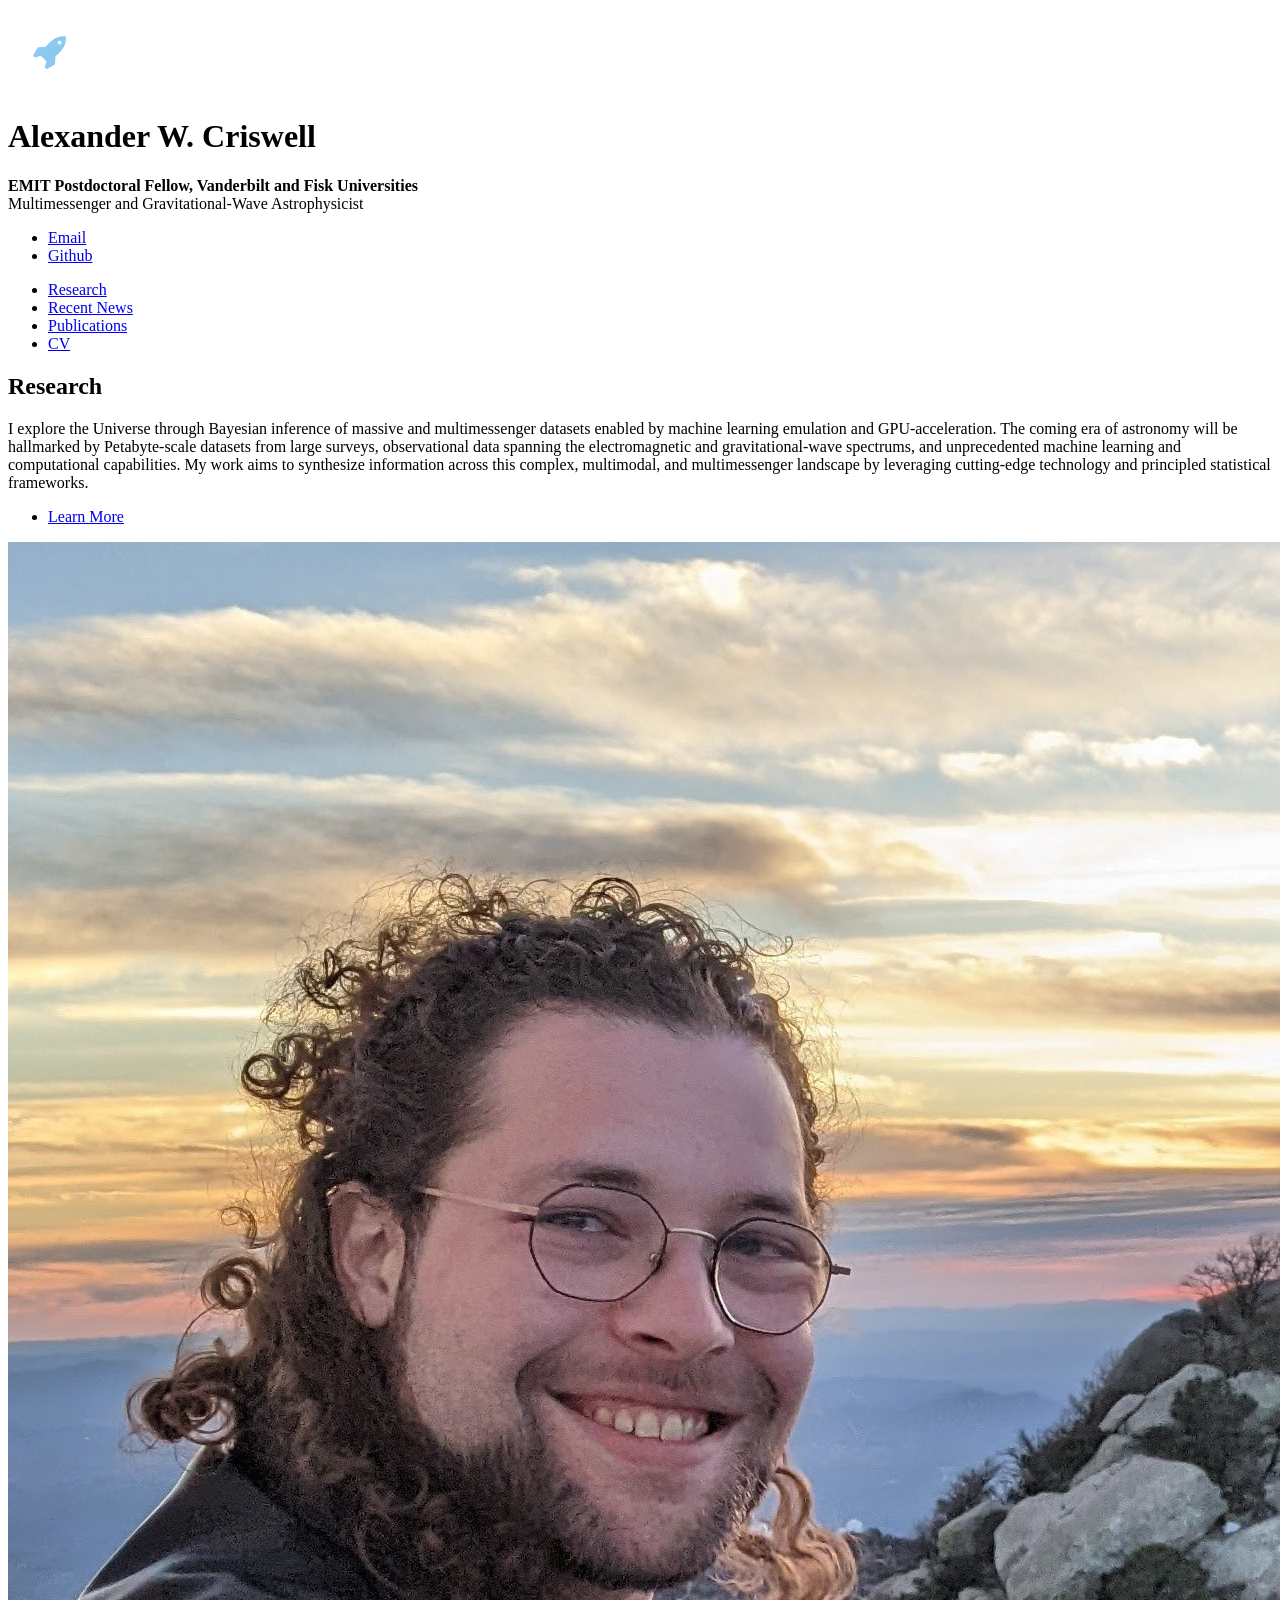
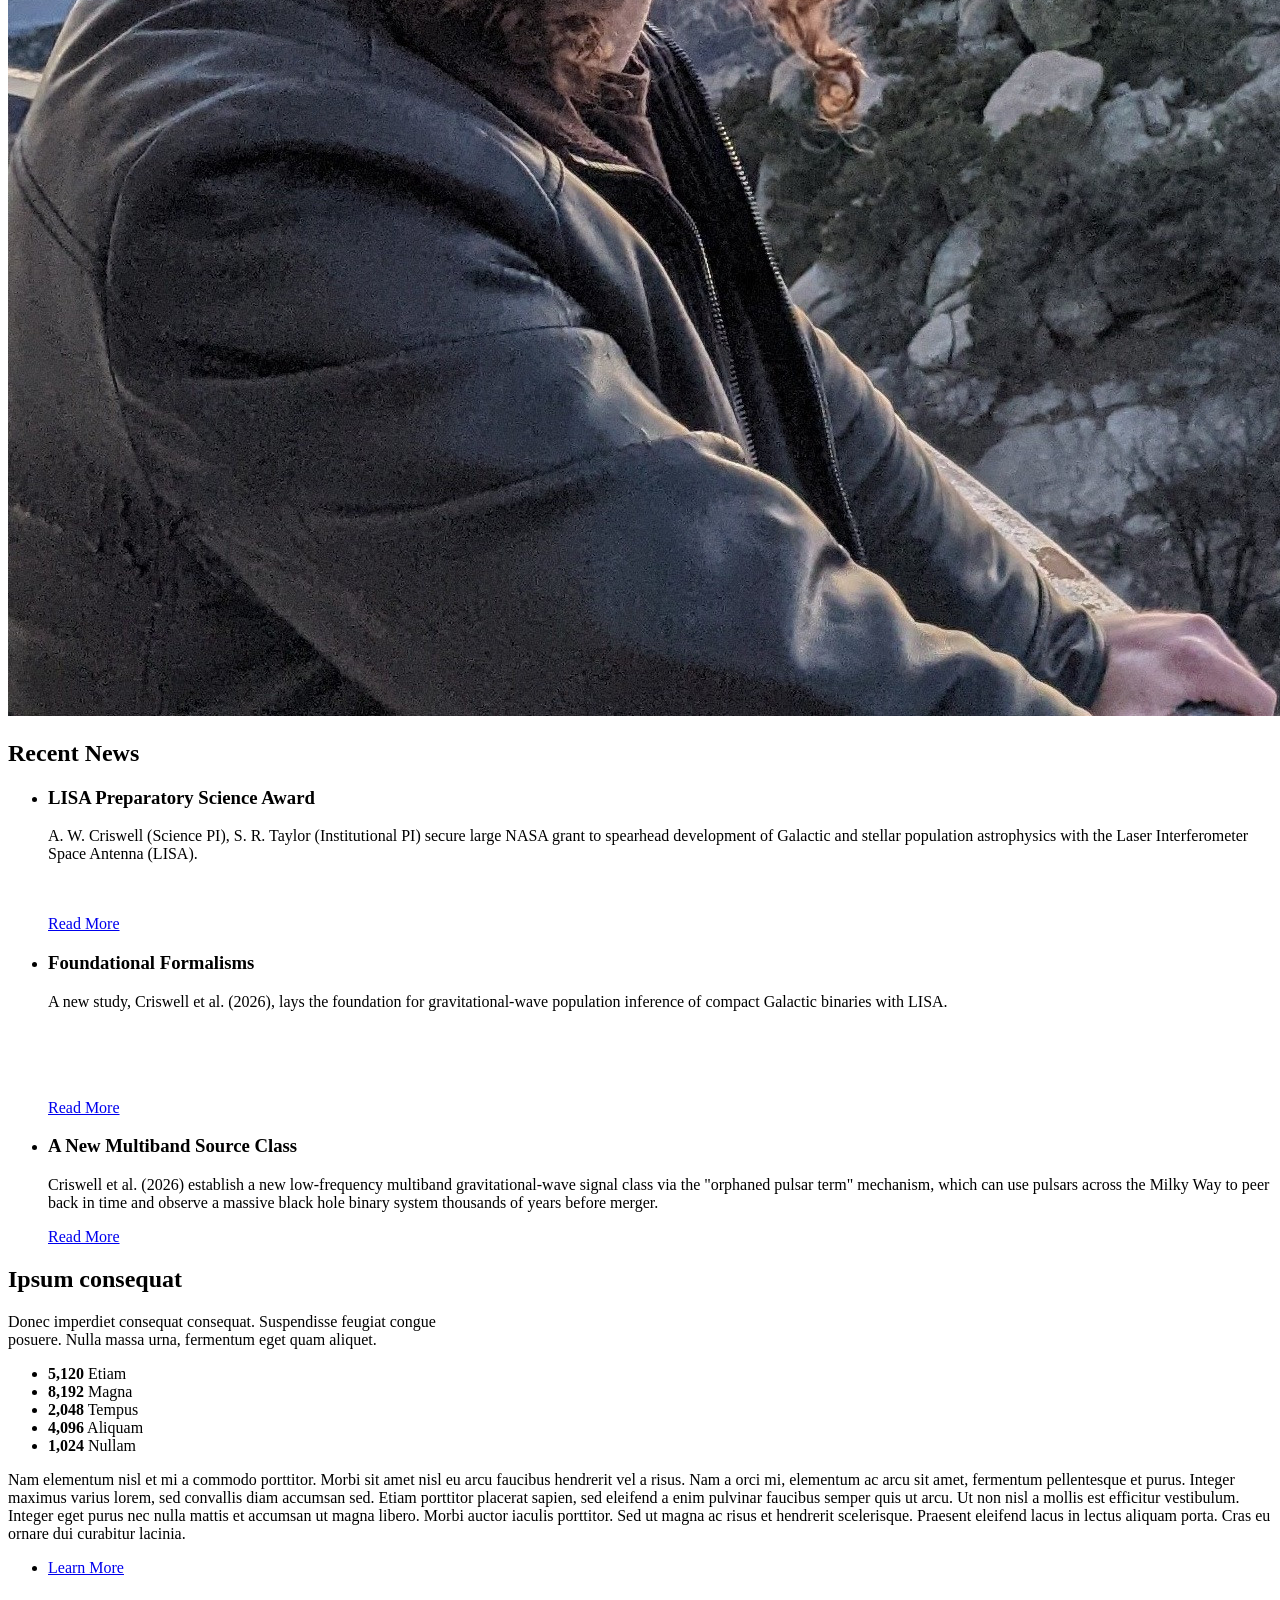
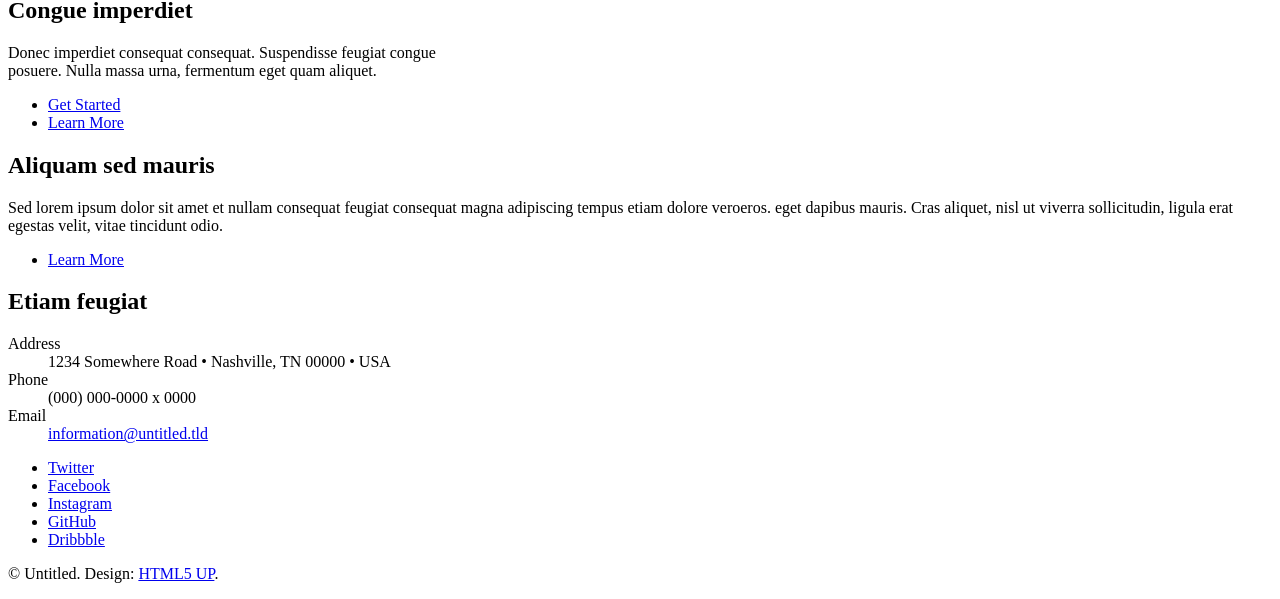
==== index.html @ 87afd0d7 "Revamp Change to different template" ====
<!DOCTYPE HTML>
<!--
	Stellar by HTML5 UP
	html5up.net | @ajlkn
	Free for personal and commercial use under the CCA 3.0 license (html5up.net/license)
-->
<html>
	<head>
		<title>Stellar by HTML5 UP</title>
		<meta charset="utf-8" />
		<meta name="viewport" content="width=device-width, initial-scale=1, user-scalable=no" />
		<link rel="stylesheet" href="assets/css/main.css" />
		<noscript><link rel="stylesheet" href="assets/css/noscript.css" /></noscript>
	</head>
	<body class="is-preload">

		<!-- Wrapper -->
			<div id="wrapper">

				<!-- Header -->
					<header id="header" class="alt">
						<span class="logo"><img src="images/logo.svg" alt="" /></span>
						<h1>Alexander W. Criswell</h1>
						<p><b>EMIT Postdoctoral Fellow, Vanderbilt and Fisk Universities</b><br />
						Multimessenger and Gravitational-Wave Astrophysicist</p>
						<ul class="icons">
							<li><a href="mailto:alexander.criswell@vanderbilt.edu" class="icon solid fa-envelope alt"><span class="label">Email</span></a></li>
							<li><a href="https://github.com/criswellalexander" class="icon brands fa-github alt"><span class="label">Github</span></a></li>
						</ul>
					</header>

				<!-- Nav -->
					<nav id="nav">
						<ul>
							<li><a href="#intro" class="active">Research</a></li>
							<li><a href="#first">Recent News</a></li>
							<li><a href="#second">Publications</a></li>
							<li><a href="#cta">CV</a></li>
						</ul>
					</nav>

				<!-- Main -->
					<div id="main">

						<!-- Introduction -->
							<section id="intro" class="main">
								<div class="spotlight">
									<div class="content">
										<header class="major">
											<h2>Research</h2>
										</header>
										<p>I explore the Universe through Bayesian inference of massive and multimessenger datasets enabled by machine learning emulation and GPU-acceleration. The coming era of astronomy will be hallmarked by Petabyte-scale datasets from large surveys, observational data spanning the electromagnetic and gravitational-wave spectrums, and unprecedented machine learning and computational capabilities. My work aims to synthesize information across this complex, multimodal, and multimessenger landscape by leveraging cutting-edge technology and principled statistical frameworks.</p>
										<ul class="actions">
											<li><a href="generic.html" class="button">Learn More</a></li>
										</ul>
									</div>
									<span class="image"><img src="images/avatar.jpg" alt="" /></span>
								</div>
							</section>

						<!-- First Section -->
							<section id="first" class="main special">
								<header class="major">
									<h2>Recent News</h2>
								</header>
								<ul class="features">
									<li>
										<span class="icon solid major style1 fa-code"></span>
										<h3>LISA Preparatory Science Award</h3>
										<p>A. W. Criswell (Science PI), S. R. Taylor (Institutional PI) secure large NASA grant to spearhead development of Galactic and stellar population astrophysics with the Laser Interferometer Space Antenna (LISA).</p>
										</br>
										</br>
										<a href="https://lisa.nasa.gov/LPSprogram.html" target="_blank" class="button">Read More</a>
									</li>
									<li>
										<span class="icon major style3 fa-copy"></span>
										<h3>Foundational Formalisms</h3>
										<p>A new study, Criswell et al. (2026), lays the foundation for gravitational-wave population inference of compact Galactic binaries with LISA. </p>
									</br>
									</br>
									</br>
									</br>
										<a href="https://arxiv.org/abs/2604.03390" target="_blank" class="button">Read More</a>
									</li>
									<li>
										<span class="icon major style5 fa-gem"></span>
										<h3>A New Multiband Source Class</h3>
										<p>Criswell et al. (2026) establish a new low-frequency multiband gravitational-wave signal class via the "orphaned pulsar term" mechanism, which can use pulsars across the Milky Way to peer back in time and observe a massive black hole binary system thousands of years before merger. </p>
										<a href="https://arxiv.org/abs/2604.21013" target="_blank" class="button">Read More</a>
									</li>
								</ul>
								<!-- <ul class="actions special">
										<li><a href="generic.html" class="button">Read More</a></li>
										<li><a href="generic.html" class="button">Read More</a></li>
										<li><a href="generic.html" class="button">Read More</a></li>
									</ul> -->
								<!-- <footer class="major">
									<ul class="actions special">
										<li><a href="generic.html" class="button">Read More</a></li>
									</ul>
								</footer> -->
							</section>

						<!-- Second Section -->
							<section id="second" class="main special">
								<header class="major">
									<h2>Ipsum consequat</h2>
									<p>Donec imperdiet consequat consequat. Suspendisse feugiat congue<br />
									posuere. Nulla massa urna, fermentum eget quam aliquet.</p>
								</header>
								<ul class="statistics">
									<li class="style1">
										<span class="icon solid fa-code-branch"></span>
										<strong>5,120</strong> Etiam
									</li>
									<li class="style2">
										<span class="icon fa-folder-open"></span>
										<strong>8,192</strong> Magna
									</li>
									<li class="style3">
										<span class="icon solid fa-signal"></span>
										<strong>2,048</strong> Tempus
									</li>
									<li class="style4">
										<span class="icon solid fa-laptop"></span>
										<strong>4,096</strong> Aliquam
									</li>
									<li class="style5">
										<span class="icon fa-gem"></span>
										<strong>1,024</strong> Nullam
									</li>
								</ul>
								<p class="content">Nam elementum nisl et mi a commodo porttitor. Morbi sit amet nisl eu arcu faucibus hendrerit vel a risus. Nam a orci mi, elementum ac arcu sit amet, fermentum pellentesque et purus. Integer maximus varius lorem, sed convallis diam accumsan sed. Etiam porttitor placerat sapien, sed eleifend a enim pulvinar faucibus semper quis ut arcu. Ut non nisl a mollis est efficitur vestibulum. Integer eget purus nec nulla mattis et accumsan ut magna libero. Morbi auctor iaculis porttitor. Sed ut magna ac risus et hendrerit scelerisque. Praesent eleifend lacus in lectus aliquam porta. Cras eu ornare dui curabitur lacinia.</p>
								<footer class="major">
									<ul class="actions special">
										<li><a href="generic.html" class="button">Learn More</a></li>
									</ul>
								</footer>
							</section>

						<!-- Get Started -->
							<section id="cta" class="main special">
								<header class="major">
									<h2>Congue imperdiet</h2>
									<p>Donec imperdiet consequat consequat. Suspendisse feugiat congue<br />
									posuere. Nulla massa urna, fermentum eget quam aliquet.</p>
								</header>
								<footer class="major">
									<ul class="actions special">
										<li><a href="generic.html" class="button primary">Get Started</a></li>
										<li><a href="generic.html" class="button">Learn More</a></li>
									</ul>
								</footer>
							</section>

					</div>

				<!-- Footer -->
					<footer id="footer">
						<section>
							<h2>Aliquam sed mauris</h2>
							<p>Sed lorem ipsum dolor sit amet et nullam consequat feugiat consequat magna adipiscing tempus etiam dolore veroeros. eget dapibus mauris. Cras aliquet, nisl ut viverra sollicitudin, ligula erat egestas velit, vitae tincidunt odio.</p>
							<ul class="actions">
								<li><a href="generic.html" class="button">Learn More</a></li>
							</ul>
						</section>
						<section>
							<h2>Etiam feugiat</h2>
							<dl class="alt">
								<dt>Address</dt>
								<dd>1234 Somewhere Road &bull; Nashville, TN 00000 &bull; USA</dd>
								<dt>Phone</dt>
								<dd>(000) 000-0000 x 0000</dd>
								<dt>Email</dt>
								<dd><a href="#">information@untitled.tld</a></dd>
							</dl>
							<ul class="icons">
								<li><a href="#" class="icon brands fa-twitter alt"><span class="label">Twitter</span></a></li>
								<li><a href="#" class="icon brands fa-facebook-f alt"><span class="label">Facebook</span></a></li>
								<li><a href="#" class="icon brands fa-instagram alt"><span class="label">Instagram</span></a></li>
								<li><a href="#" class="icon brands fa-github alt"><span class="label">GitHub</span></a></li>
								<li><a href="#" class="icon brands fa-dribbble alt"><span class="label">Dribbble</span></a></li>
							</ul>
						</section>
						<p class="copyright">&copy; Untitled. Design: <a href="https://html5up.net">HTML5 UP</a>.</p>
					</footer>

			</div>

		<!-- Scripts -->
			<script src="assets/js/jquery.min.js"></script>
			<script src="assets/js/jquery.scrollex.min.js"></script>
			<script src="assets/js/jquery.scrolly.min.js"></script>
			<script src="assets/js/browser.min.js"></script>
			<script src="assets/js/breakpoints.min.js"></script>
			<script src="assets/js/util.js"></script>
			<script src="assets/js/main.js"></script>

	</body>
</html>
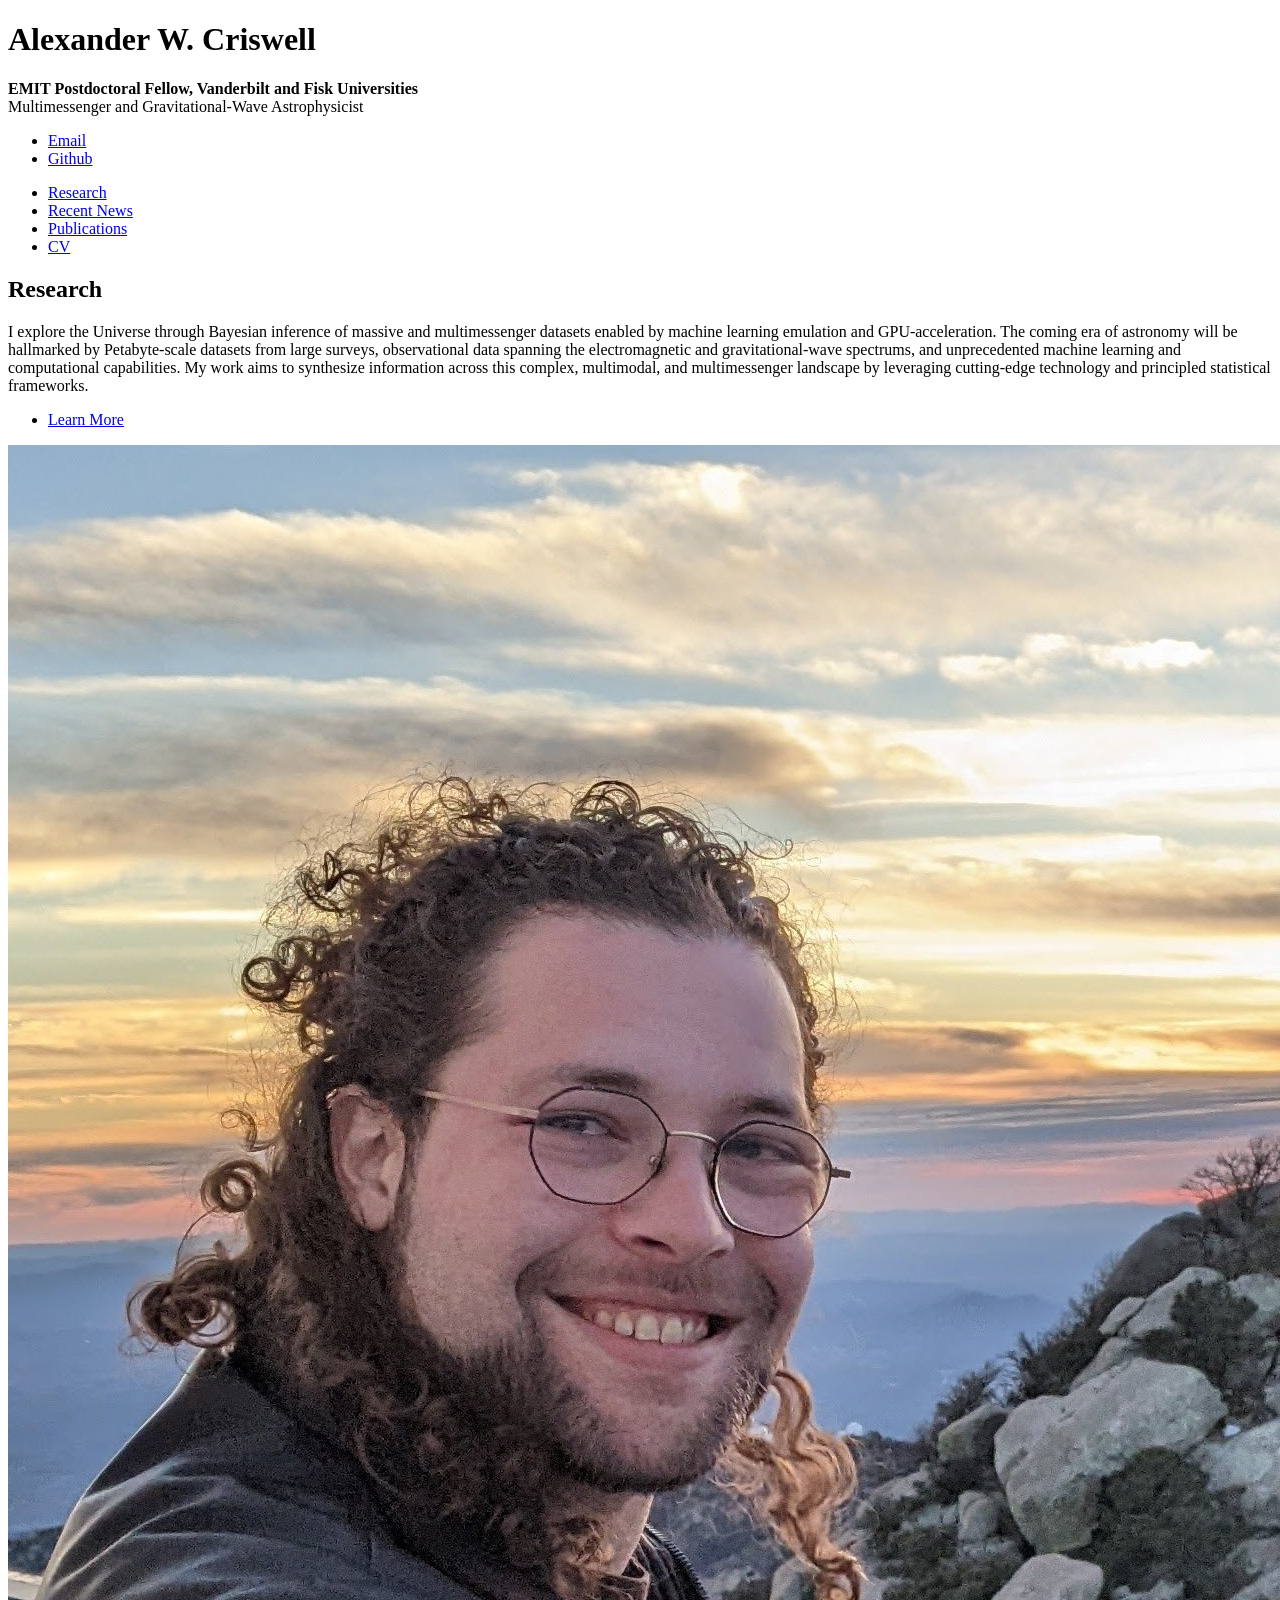
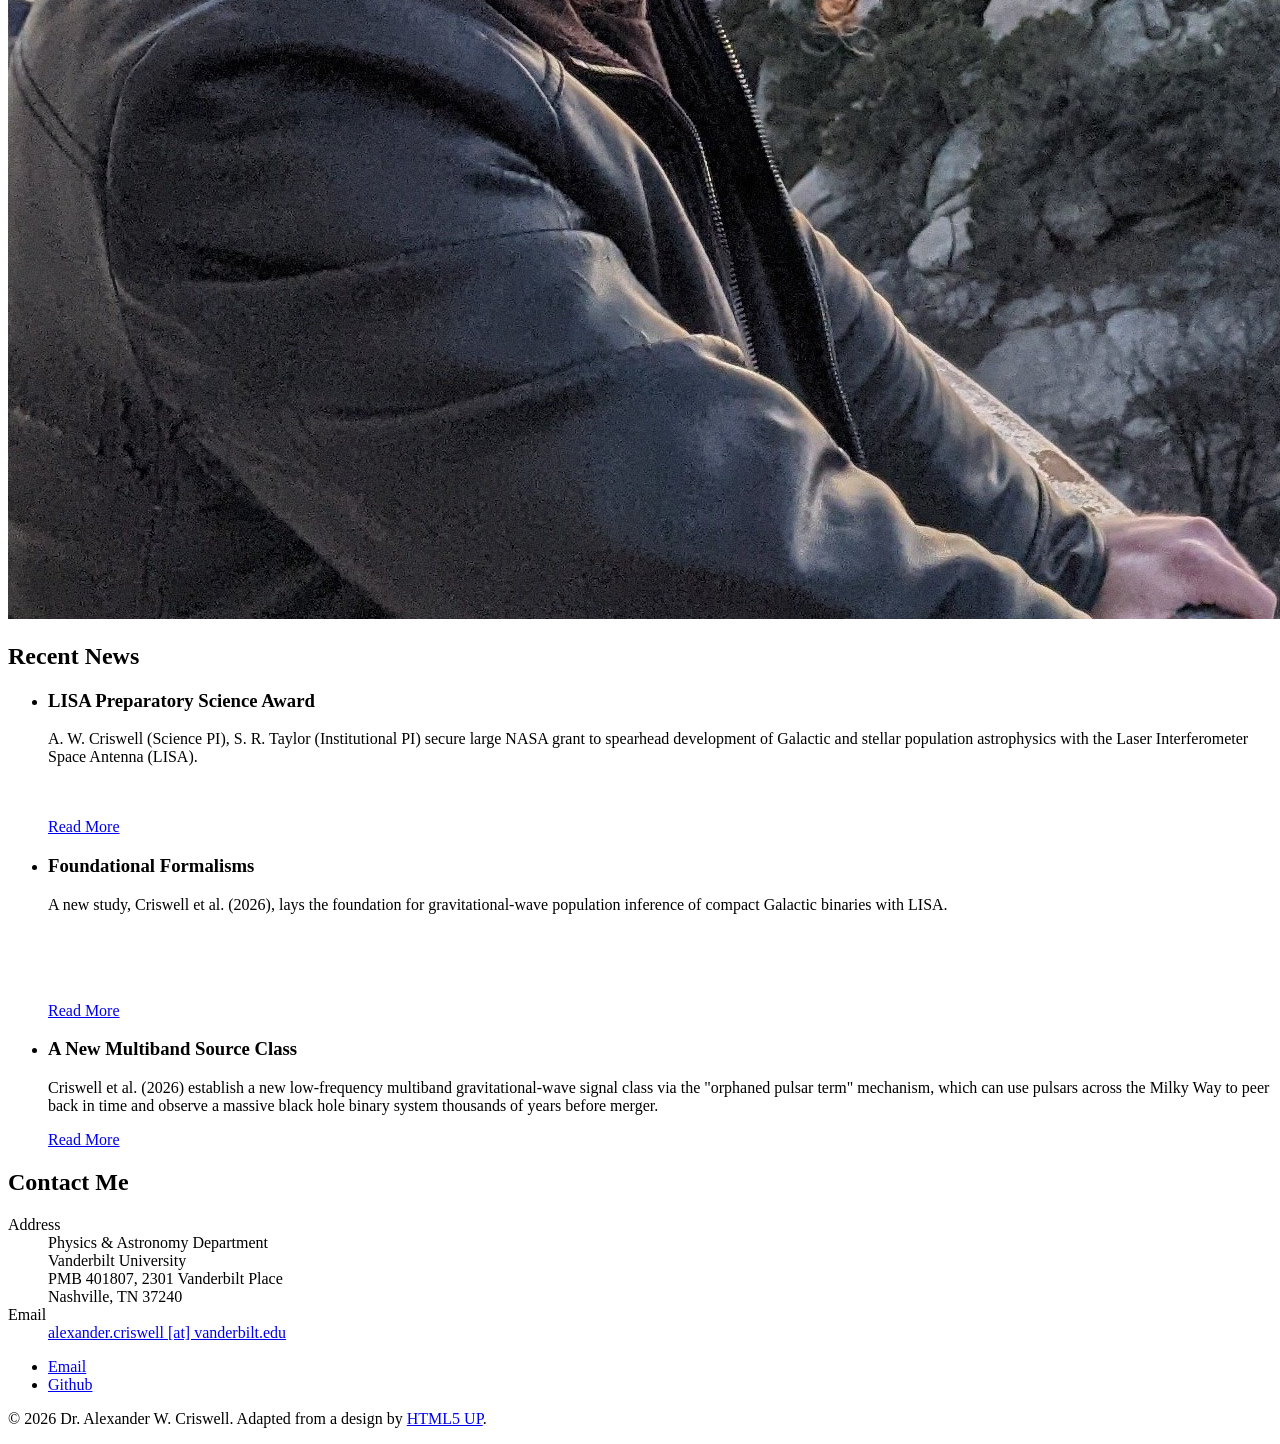
==== commit 40d933af: "Updating descriptions, links TODO: write out research detail" ====
--- a/index.html
+++ b/index.html
@@ -6,7 +6,7 @@
 -->
 <html>
 	<head>
-		<title>Stellar by HTML5 UP</title>
+		<title>Alexander W. Criswell</title>
 		<meta charset="utf-8" />
 		<meta name="viewport" content="width=device-width, initial-scale=1, user-scalable=no" />
 		<link rel="stylesheet" href="assets/css/main.css" />
@@ -19,7 +19,7 @@
 
 				<!-- Header -->
 					<header id="header" class="alt">
-						<span class="logo"><img src="images/logo.svg" alt="" /></span>
+						<!-- <span class="logo"><img src="images/logo.svg" alt="" /></span> -->
 						<h1>Alexander W. Criswell</h1>
 						<p><b>EMIT Postdoctoral Fellow, Vanderbilt and Fisk Universities</b><br />
 						Multimessenger and Gravitational-Wave Astrophysicist</p>
@@ -34,8 +34,9 @@
 						<ul>
 							<li><a href="#intro" class="active">Research</a></li>
 							<li><a href="#first">Recent News</a></li>
-							<li><a href="#second">Publications</a></li>
-							<li><a href="#cta">CV</a></li>
+							<li><a href="https://ui.adsabs.harvard.edu/search/fq=%7B!type%3Daqp%20v%3D%24fq_database%7D&fq_database=(database%3Aastronomy%20OR%20database%3Aphysics)&p_=0&q=author%3A%22Criswell%2C%20Alexander%22&sort=date%20desc%2C%20bibcode%20desc" target="_blank">Publications</a></li>
+							<!-- <li><a href="#cta">CV</a></li> -->
+							<li><a href="files/Criswell_CV.pdf" target="_blank">CV</a></li>
 						</ul>
 					</nav>
 
@@ -51,7 +52,7 @@
 										</header>
 										<p>I explore the Universe through Bayesian inference of massive and multimessenger datasets enabled by machine learning emulation and GPU-acceleration. The coming era of astronomy will be hallmarked by Petabyte-scale datasets from large surveys, observational data spanning the electromagnetic and gravitational-wave spectrums, and unprecedented machine learning and computational capabilities. My work aims to synthesize information across this complex, multimodal, and multimessenger landscape by leveraging cutting-edge technology and principled statistical frameworks.</p>
 										<ul class="actions">
-											<li><a href="generic.html" class="button">Learn More</a></li>
+											<li><a href="research.html" class="button">Learn More</a></li>
 										</ul>
 									</div>
 									<span class="image"><img src="images/avatar.jpg" alt="" /></span>
@@ -101,7 +102,7 @@
 								</footer> -->
 							</section>
 
-						<!-- Second Section -->
+						<!-- Second Section
 							<section id="second" class="main special">
 								<header class="major">
 									<h2>Ipsum consequat</h2>
@@ -139,7 +140,7 @@
 							</section>
 
 						<!-- Get Started -->
-							<section id="cta" class="main special">
+							<!-- <section id="cta" class="main special">
 								<header class="major">
 									<h2>Congue imperdiet</h2>
 									<p>Donec imperdiet consequat consequat. Suspendisse feugiat congue<br />
@@ -151,38 +152,36 @@
 										<li><a href="generic.html" class="button">Learn More</a></li>
 									</ul>
 								</footer>
-							</section>
+							</section> -->
 
 					</div>
 
 				<!-- Footer -->
 					<footer id="footer">
-						<section>
-							<h2>Aliquam sed mauris</h2>
+						<!-- <section>
+							<h2></h2>
 							<p>Sed lorem ipsum dolor sit amet et nullam consequat feugiat consequat magna adipiscing tempus etiam dolore veroeros. eget dapibus mauris. Cras aliquet, nisl ut viverra sollicitudin, ligula erat egestas velit, vitae tincidunt odio.</p>
 							<ul class="actions">
 								<li><a href="generic.html" class="button">Learn More</a></li>
 							</ul>
-						</section>
+						</section> -->
 						<section>
-							<h2>Etiam feugiat</h2>
+							<h2>Contact Me</h2>
 							<dl class="alt">
 								<dt>Address</dt>
-								<dd>1234 Somewhere Road &bull; Nashville, TN 00000 &bull; USA</dd>
-								<dt>Phone</dt>
-								<dd>(000) 000-0000 x 0000</dd>
+								<dd>Physics & Astronomy Department</br>
+									Vanderbilt University</br>
+									PMB 401807, 2301 Vanderbilt Place</br>
+									Nashville, TN 37240</dd>
 								<dt>Email</dt>
-								<dd><a href="#">information@untitled.tld</a></dd>
+								<dd><a href="mailto:alexander.criswell@vanderbilt.edu">alexander.criswell [at] vanderbilt.edu</a></dd>
 							</dl>
 							<ul class="icons">
-								<li><a href="#" class="icon brands fa-twitter alt"><span class="label">Twitter</span></a></li>
-								<li><a href="#" class="icon brands fa-facebook-f alt"><span class="label">Facebook</span></a></li>
-								<li><a href="#" class="icon brands fa-instagram alt"><span class="label">Instagram</span></a></li>
-								<li><a href="#" class="icon brands fa-github alt"><span class="label">GitHub</span></a></li>
-								<li><a href="#" class="icon brands fa-dribbble alt"><span class="label">Dribbble</span></a></li>
+								<li><a href="mailto:alexander.criswell@vanderbilt.edu" class="icon solid fa-envelope alt"><span class="label">Email</span></a></li>
+								<li><a href="https://github.com/criswellalexander" class="icon brands fa-github alt"><span class="label">Github</span></a></li>
 							</ul>
 						</section>
-						<p class="copyright">&copy; Untitled. Design: <a href="https://html5up.net">HTML5 UP</a>.</p>
+						<p class="copyright">&copy; 2026 Dr. Alexander W. Criswell. Adapted from a design by <a href="https://html5up.net">HTML5 UP</a>.</p>
 					</footer>
 
 			</div>
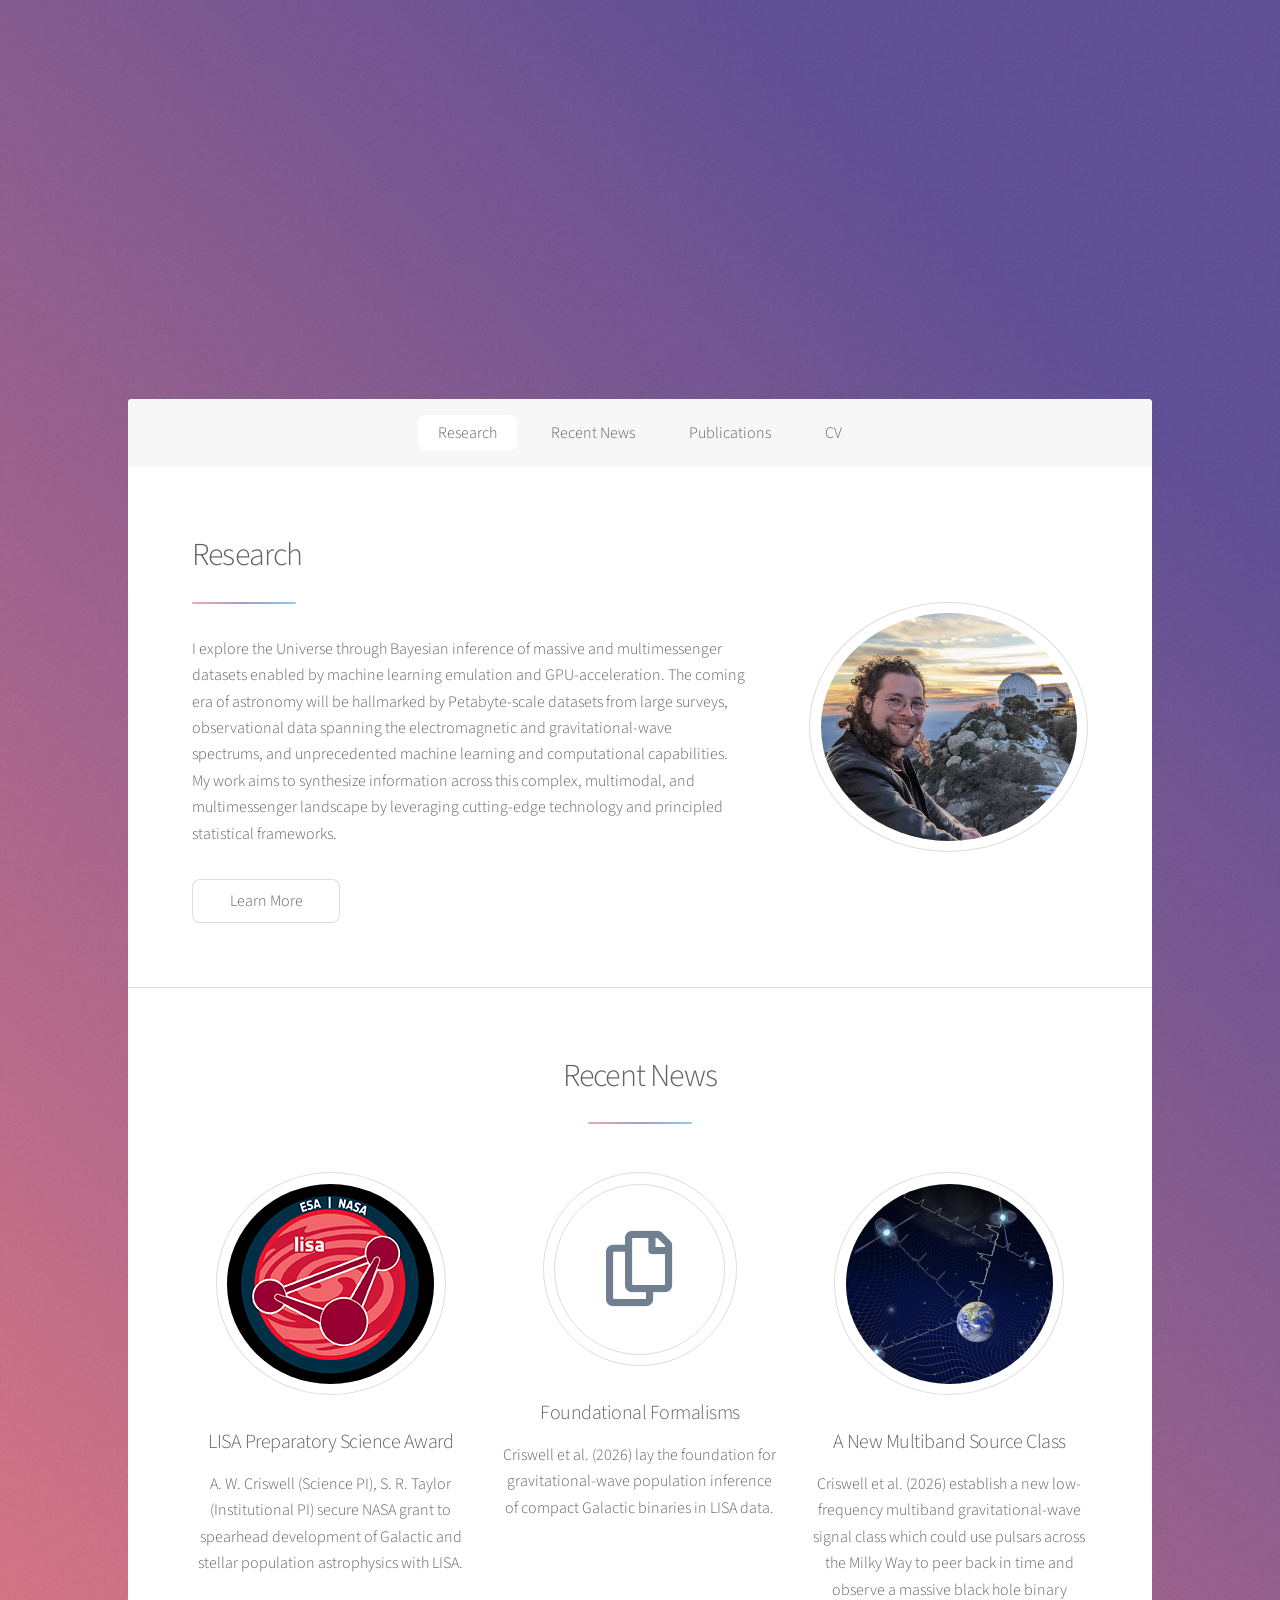
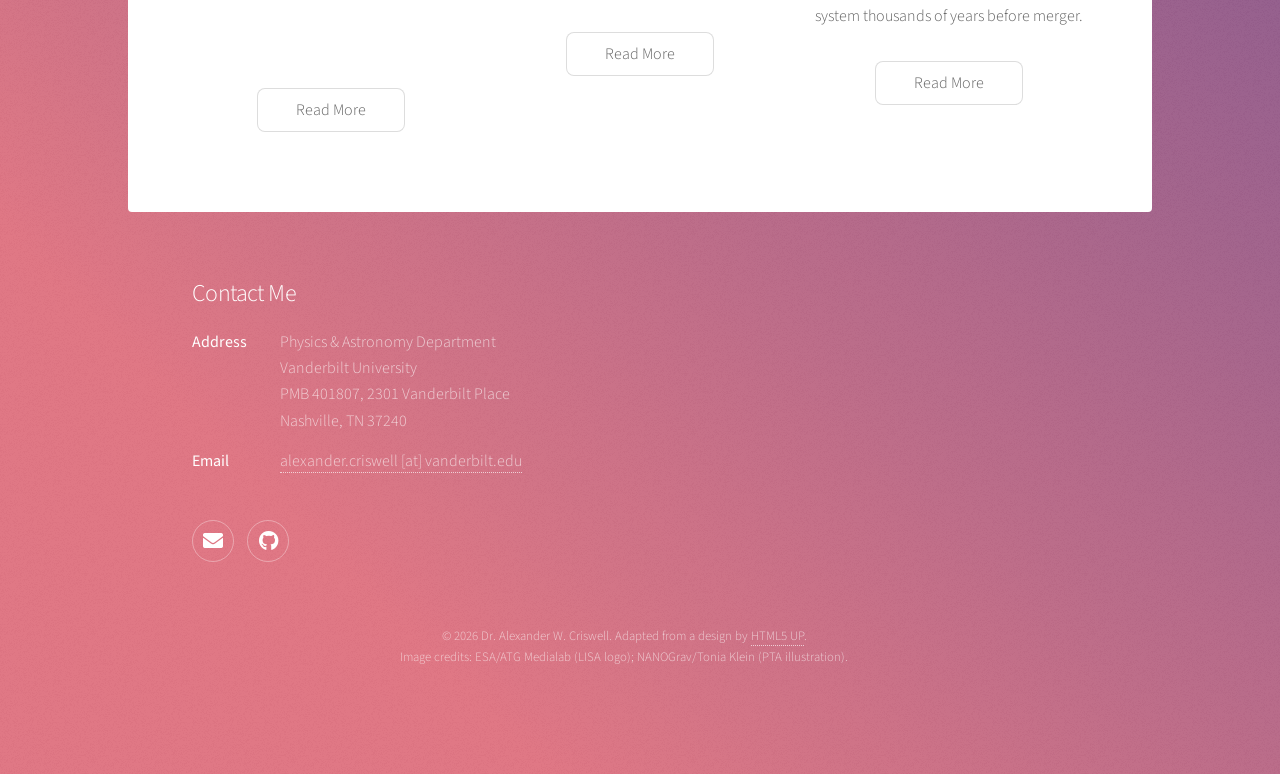
==== commit 09c1a38c: "Initial website complete" ====
--- a/index.html
+++ b/index.html
@@ -20,8 +20,8 @@
 				<!-- Header -->
 					<header id="header" class="alt">
 						<!-- <span class="logo"><img src="images/logo.svg" alt="" /></span> -->
-						<h1>Alexander W. Criswell</h1>
-						<p><b>EMIT Postdoctoral Fellow, Vanderbilt and Fisk Universities</b><br />
+						<h1>Dr. Alexander W. Criswell</h1>
+						<p><b>Research Assistant Professor, Vanderbilt University</b><br />
 						Multimessenger and Gravitational-Wave Astrophysicist</p>
 						<ul class="icons">
 							<li><a href="mailto:alexander.criswell@vanderbilt.edu" class="icon solid fa-envelope alt"><span class="label">Email</span></a></li>
@@ -66,27 +66,58 @@
 								</header>
 								<ul class="features">
 									<li>
-										<span class="icon solid major style1 fa-code"></span>
+										<!-- <span class="image"><img src="images/LISA_mission_logo.png" alt="LISA Mission Logo" /></span>
+										<span class="icon solid major style1 fa-code"></span> -->
+										<span class="icon major style1" style="
+													border-radius: 50%;
+													overflow: hidden;
+													display: inline-flex;
+													align-items: center;
+													justify-content: center;
+													">
+													<img src="images/LISA_mission_logo.png" alt="LISA Mission Logo" style="
+														width: 100%;
+														height: 100%;
+														object-fit: cover;
+														border-radius: 50%;
+													">
+													</span>
 										<h3>LISA Preparatory Science Award</h3>
-										<p>A. W. Criswell (Science PI), S. R. Taylor (Institutional PI) secure large NASA grant to spearhead development of Galactic and stellar population astrophysics with the Laser Interferometer Space Antenna (LISA).</p>
+										<p>A. W. Criswell (Science PI), S. R. Taylor (Institutional PI) secure NASA grant to spearhead development of Galactic and stellar population astrophysics with LISA.</p>
+										</br>
 										</br>
 										</br>
 										<a href="https://lisa.nasa.gov/LPSprogram.html" target="_blank" class="button">Read More</a>
 									</li>
 									<li>
-										<span class="icon major style3 fa-copy"></span>
+										<span class="icon major style6 fa-copy"></span>
 										<h3>Foundational Formalisms</h3>
-										<p>A new study, Criswell et al. (2026), lays the foundation for gravitational-wave population inference of compact Galactic binaries with LISA. </p>
-									</br>
+										<p>Criswell et al. (2026) lay the foundation for gravitational-wave population inference of compact Galactic binaries in LISA data. </p>
 									</br>
 									</br>
 									</br>
 										<a href="https://arxiv.org/abs/2604.03390" target="_blank" class="button">Read More</a>
 									</li>
 									<li>
-										<span class="icon major style5 fa-gem"></span>
+										<span class="icon major style1" style="
+												border-radius: 50%;
+												overflow: hidden;
+												display: inline-flex;
+												align-items: center;
+												justify-content: center;
+												">
+												<img src="images/NG_Pulsar_Timing_2021_vignette.png" alt="Illustration of a pulsar timing array with Earth and pulsars." style="
+													width: 100%;
+													height: 100%;
+													object-fit: cover;
+													border-radius: 50%;
+												">
+												</span>
+										<!-- <span class="icon major style1">
+											<img src="images/NG_Pulsar_Timing_2021_vignette.png" alt="Illustration of a pulsar timing array with Earth and pulsars.">
+										</span> -->
 										<h3>A New Multiband Source Class</h3>
-										<p>Criswell et al. (2026) establish a new low-frequency multiband gravitational-wave signal class via the "orphaned pulsar term" mechanism, which can use pulsars across the Milky Way to peer back in time and observe a massive black hole binary system thousands of years before merger. </p>
+										<p>Criswell et al. (2026) establish a new low-frequency multiband gravitational-wave signal class which could use pulsars across the Milky Way to peer back in time and observe a massive black hole binary system thousands of years before merger. </p>
 										<a href="https://arxiv.org/abs/2604.21013" target="_blank" class="button">Read More</a>
 									</li>
 								</ul>
@@ -181,7 +212,9 @@
 								<li><a href="https://github.com/criswellalexander" class="icon brands fa-github alt"><span class="label">Github</span></a></li>
 							</ul>
 						</section>
-						<p class="copyright">&copy; 2026 Dr. Alexander W. Criswell. Adapted from a design by <a href="https://html5up.net">HTML5 UP</a>.</p>
+						<p class="copyright">&copy; 2026 Dr. Alexander W. Criswell. Adapted from a design by <a href="https://html5up.net">HTML5 UP</a>. 
+						</br>
+						Image credits: ESA/ATG Medialab (LISA logo); NANOGrav/Tonia Klein (PTA illustration).</p>
 					</footer>
 
 			</div>
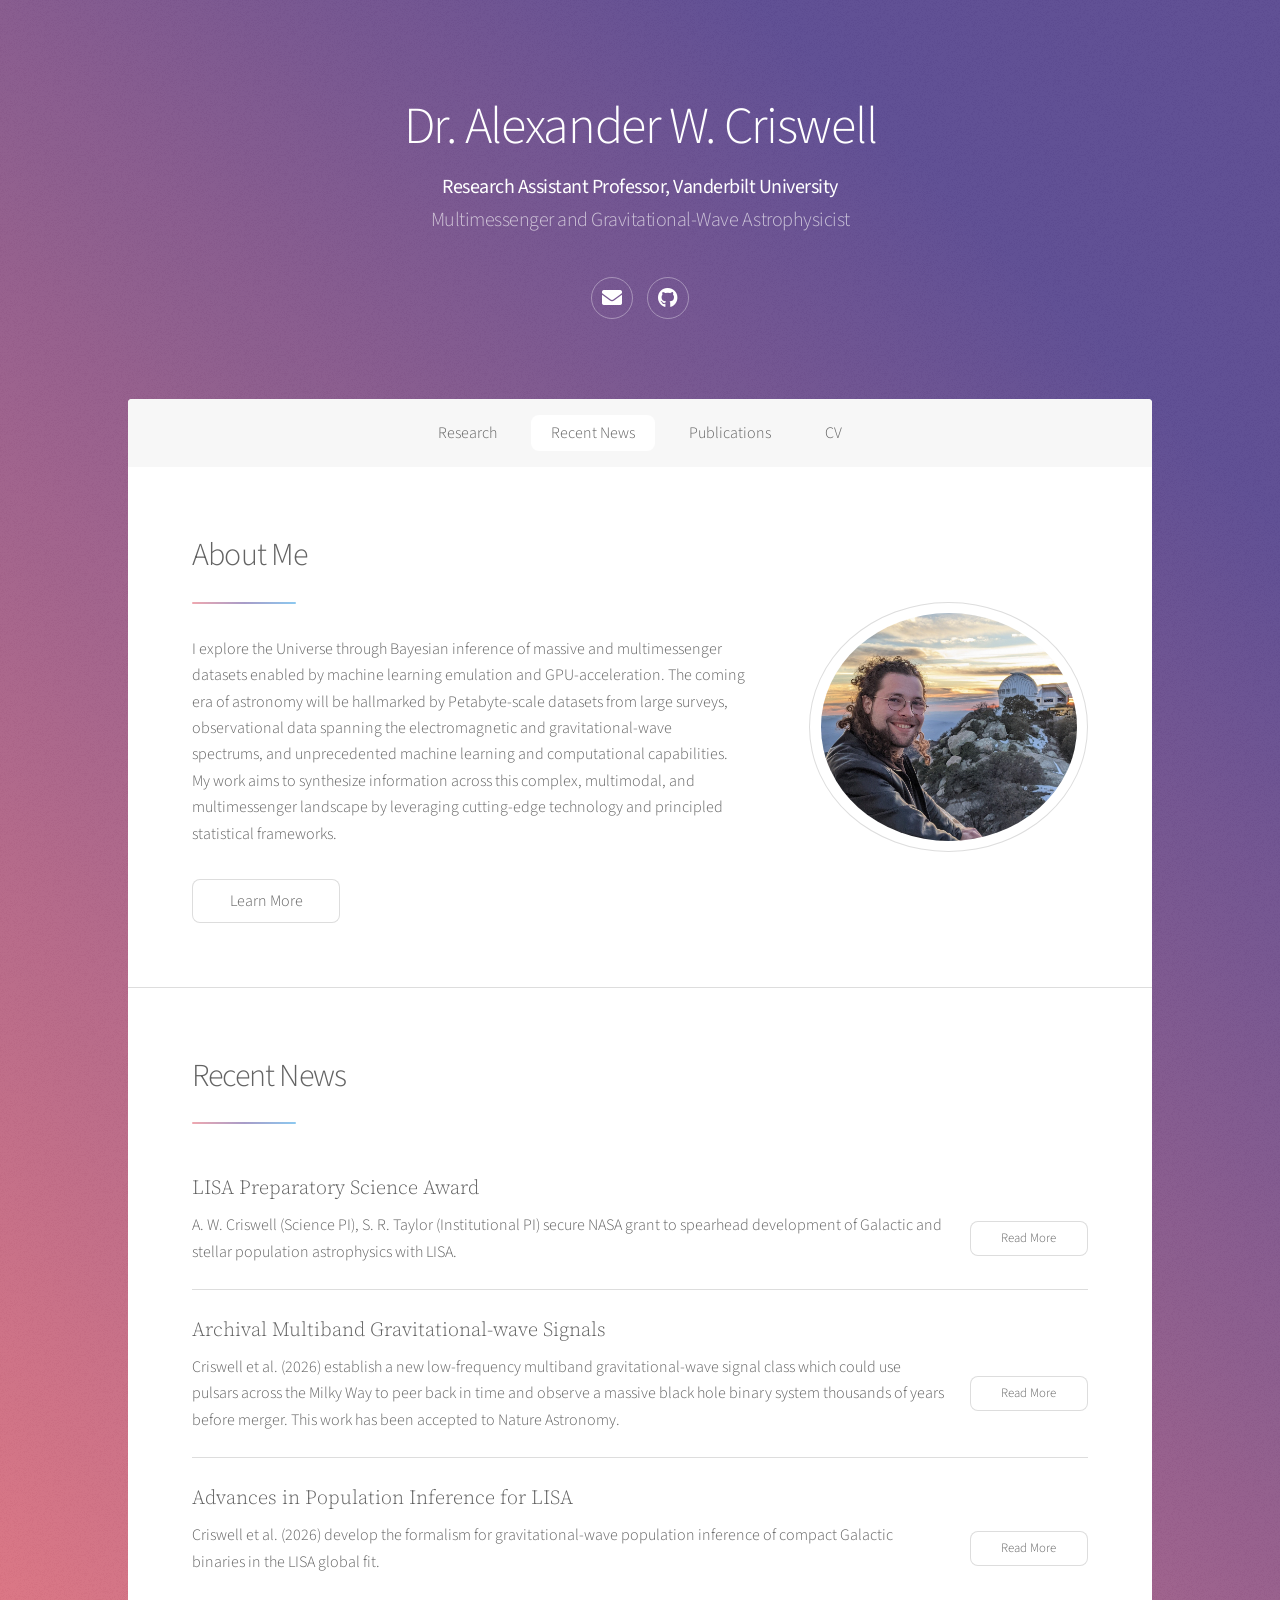
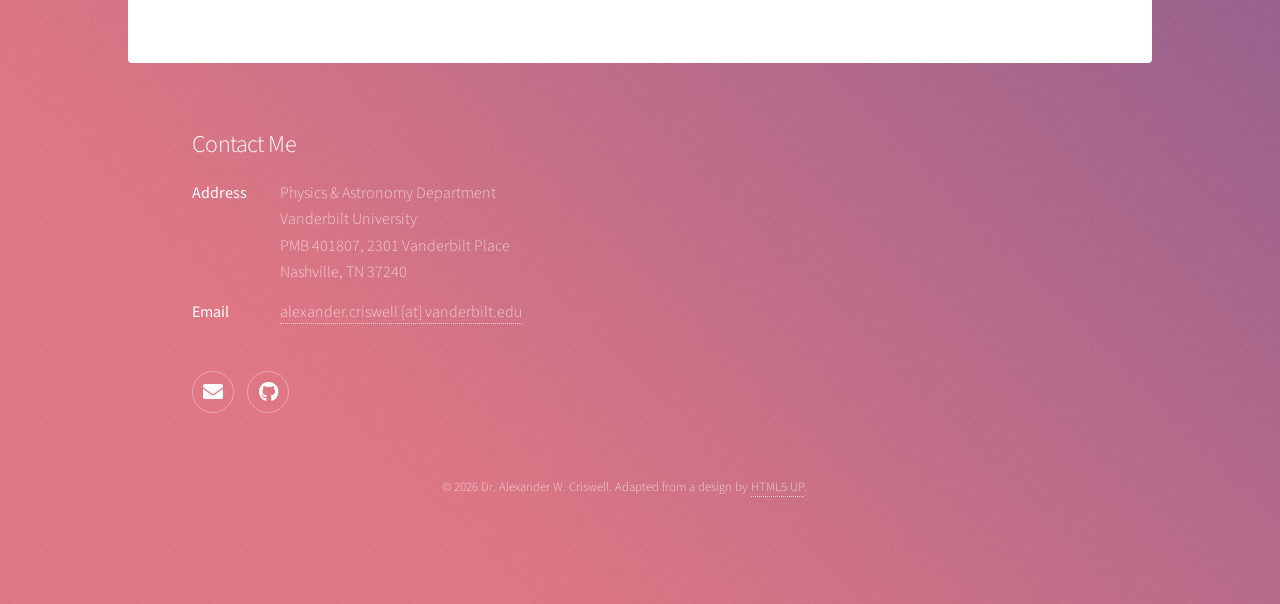
==== commit 018a199a: "Updating CV and prettying things up a bit" ====
--- a/index.html
+++ b/index.html
@@ -6,6 +6,7 @@
 -->
 <html>
 	<head>
+		<link rel="icon" type="image/svg+xml" href="/images/favicon/favicon.svg" />
 		<title>Alexander W. Criswell</title>
 		<meta charset="utf-8" />
 		<meta name="viewport" content="width=device-width, initial-scale=1, user-scalable=no" />
@@ -32,7 +33,7 @@
 				<!-- Nav -->
 					<nav id="nav">
 						<ul>
-							<li><a href="#intro" class="active">Research</a></li>
+							<li><a href="research.html">Research</a></li>
 							<li><a href="#first">Recent News</a></li>
 							<li><a href="https://ui.adsabs.harvard.edu/search/fq=%7B!type%3Daqp%20v%3D%24fq_database%7D&fq_database=(database%3Aastronomy%20OR%20database%3Aphysics)&p_=0&q=author%3A%22Criswell%2C%20Alexander%22&sort=date%20desc%2C%20bibcode%20desc" target="_blank">Publications</a></li>
 							<!-- <li><a href="#cta">CV</a></li> -->
@@ -48,7 +49,7 @@
 								<div class="spotlight">
 									<div class="content">
 										<header class="major">
-											<h2>Research</h2>
+											<h2>About Me</h2>
 										</header>
 										<p>I explore the Universe through Bayesian inference of massive and multimessenger datasets enabled by machine learning emulation and GPU-acceleration. The coming era of astronomy will be hallmarked by Petabyte-scale datasets from large surveys, observational data spanning the electromagnetic and gravitational-wave spectrums, and unprecedented machine learning and computational capabilities. My work aims to synthesize information across this complex, multimodal, and multimessenger landscape by leveraging cutting-edge technology and principled statistical frameworks.</p>
 										<ul class="actions">
@@ -60,77 +61,33 @@
 							</section>
 
 						<!-- First Section -->
-							<section id="first" class="main special">
+							<section id="first" class="main">
 								<header class="major">
 									<h2>Recent News</h2>
 								</header>
-								<ul class="features">
+								<ul class="news">
 									<li>
-										<!-- <span class="image"><img src="images/LISA_mission_logo.png" alt="LISA Mission Logo" /></span>
-										<span class="icon solid major style1 fa-code"></span> -->
-										<span class="icon major style1" style="
-													border-radius: 50%;
-													overflow: hidden;
-													display: inline-flex;
-													align-items: center;
-													justify-content: center;
-													">
-													<img src="images/LISA_mission_logo.png" alt="LISA Mission Logo" style="
-														width: 100%;
-														height: 100%;
-														object-fit: cover;
-														border-radius: 50%;
-													">
-													</span>
 										<h3>LISA Preparatory Science Award</h3>
-										<p>A. W. Criswell (Science PI), S. R. Taylor (Institutional PI) secure NASA grant to spearhead development of Galactic and stellar population astrophysics with LISA.</p>
-										</br>
-										</br>
-										</br>
-										<a href="https://lisa.nasa.gov/LPSprogram.html" target="_blank" class="button">Read More</a>
+										<div class="news-body">
+											<p>A. W. Criswell (Science PI), S. R. Taylor (Institutional PI) secure NASA grant to spearhead development of Galactic and stellar population astrophysics with LISA.</p>
+											<a href="https://lisa.nasa.gov/LPSprogram.html" target="_blank" class="button small">Read More</a>
+										</div>
 									</li>
 									<li>
-										<span class="icon major style6 fa-copy"></span>
-										<h3>Foundational Formalisms</h3>
-										<p>Criswell et al. (2026) lay the foundation for gravitational-wave population inference of compact Galactic binaries in LISA data. </p>
-									</br>
-									</br>
-									</br>
-										<a href="https://arxiv.org/abs/2604.03390" target="_blank" class="button">Read More</a>
+										<h3>Archival Multiband Gravitational-wave Signals</h3>
+										<div class="news-body">
+											<p>Criswell et al. (2026) establish a new low-frequency multiband gravitational-wave signal class which could use pulsars across the Milky Way to peer back in time and observe a massive black hole binary system thousands of years before merger. This work has been accepted to Nature Astronomy.</p>
+											<a href="https://arxiv.org/abs/2604.21013" target="_blank" class="button small">Read More</a>
+										</div>
 									</li>
 									<li>
-										<span class="icon major style1" style="
-												border-radius: 50%;
-												overflow: hidden;
-												display: inline-flex;
-												align-items: center;
-												justify-content: center;
-												">
-												<img src="images/NG_Pulsar_Timing_2021_vignette.png" alt="Illustration of a pulsar timing array with Earth and pulsars." style="
-													width: 100%;
-													height: 100%;
-													object-fit: cover;
-													border-radius: 50%;
-												">
-												</span>
-										<!-- <span class="icon major style1">
-											<img src="images/NG_Pulsar_Timing_2021_vignette.png" alt="Illustration of a pulsar timing array with Earth and pulsars.">
-										</span> -->
-										<h3>A New Multiband Source Class</h3>
-										<p>Criswell et al. (2026) establish a new low-frequency multiband gravitational-wave signal class which could use pulsars across the Milky Way to peer back in time and observe a massive black hole binary system thousands of years before merger. </p>
-										<a href="https://arxiv.org/abs/2604.21013" target="_blank" class="button">Read More</a>
+										<h3>Advances in Population Inference for LISA</h3>
+										<div class="news-body">
+											<p>Criswell et al. (2026) develop the formalism for gravitational-wave population inference of compact Galactic binaries in the LISA global fit.</p>
+											<a href="https://arxiv.org/abs/2604.03390" target="_blank" class="button small">Read More</a>
+										</div>
 									</li>
 								</ul>
-								<!-- <ul class="actions special">
-										<li><a href="generic.html" class="button">Read More</a></li>
-										<li><a href="generic.html" class="button">Read More</a></li>
-										<li><a href="generic.html" class="button">Read More</a></li>
-									</ul> -->
-								<!-- <footer class="major">
-									<ul class="actions special">
-										<li><a href="generic.html" class="button">Read More</a></li>
-									</ul>
-								</footer> -->
 							</section>
 
 						<!-- Second Section
@@ -212,9 +169,7 @@
 								<li><a href="https://github.com/criswellalexander" class="icon brands fa-github alt"><span class="label">Github</span></a></li>
 							</ul>
 						</section>
-						<p class="copyright">&copy; 2026 Dr. Alexander W. Criswell. Adapted from a design by <a href="https://html5up.net">HTML5 UP</a>. 
-						</br>
-						Image credits: ESA/ATG Medialab (LISA logo); NANOGrav/Tonia Klein (PTA illustration).</p>
+						<p class="copyright">&copy; 2026 Dr. Alexander W. Criswell. Adapted from a design by <a href="https://html5up.net">HTML5 UP</a>.</p>
 					</footer>
 
 			</div>
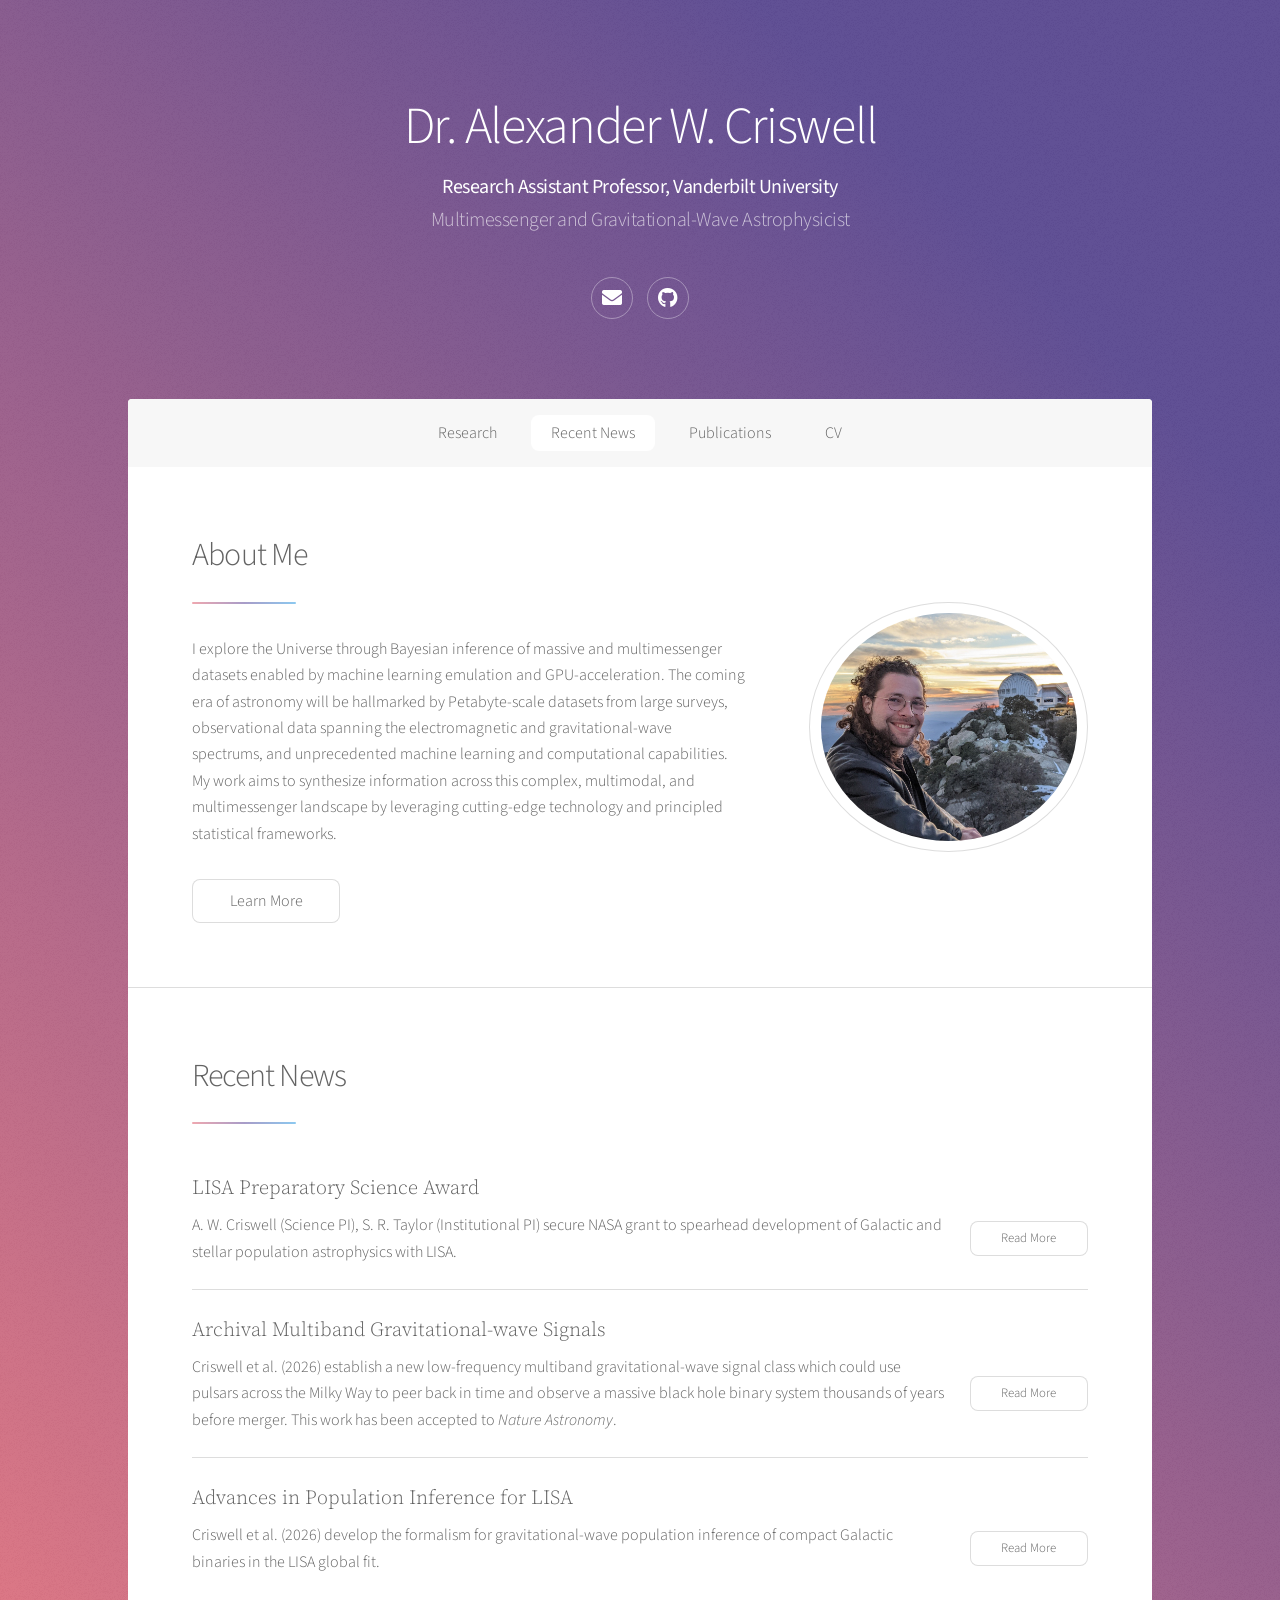
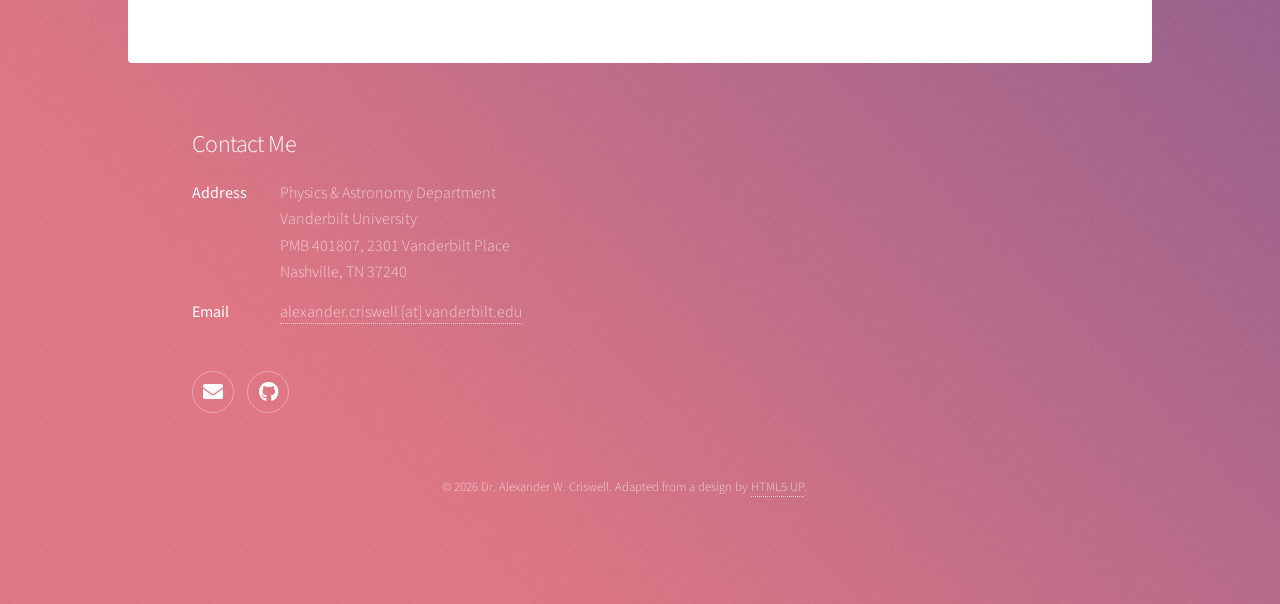
==== commit f3d94c57: "Update index.html" ====
--- a/index.html
+++ b/index.html
@@ -76,7 +76,7 @@
 									<li>
 										<h3>Archival Multiband Gravitational-wave Signals</h3>
 										<div class="news-body">
-											<p>Criswell et al. (2026) establish a new low-frequency multiband gravitational-wave signal class which could use pulsars across the Milky Way to peer back in time and observe a massive black hole binary system thousands of years before merger. This work has been accepted to Nature Astronomy.</p>
+											<p>Criswell et al. (2026) establish a new low-frequency multiband gravitational-wave signal class which could use pulsars across the Milky Way to peer back in time and observe a massive black hole binary system thousands of years before merger. This work has been accepted to <i>Nature Astronomy</i>.</p>
 											<a href="https://arxiv.org/abs/2604.21013" target="_blank" class="button small">Read More</a>
 										</div>
 									</li>
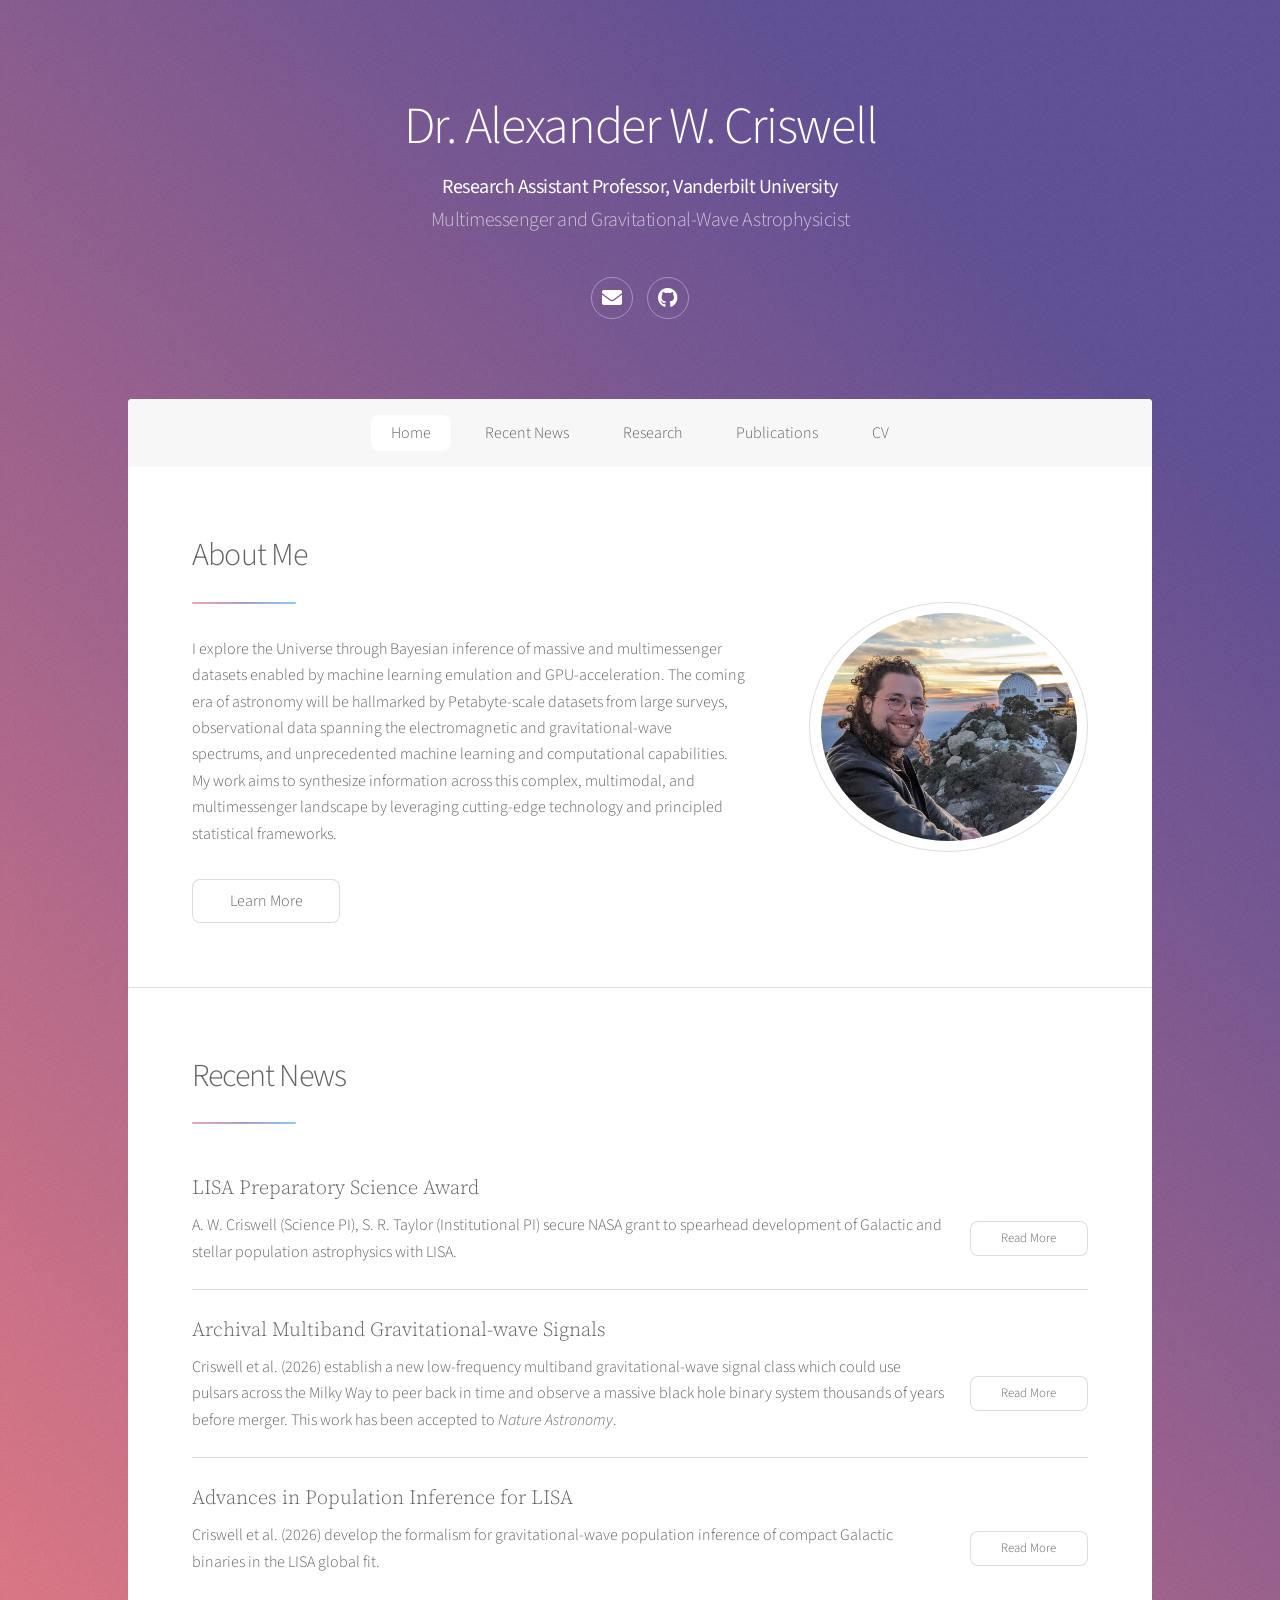
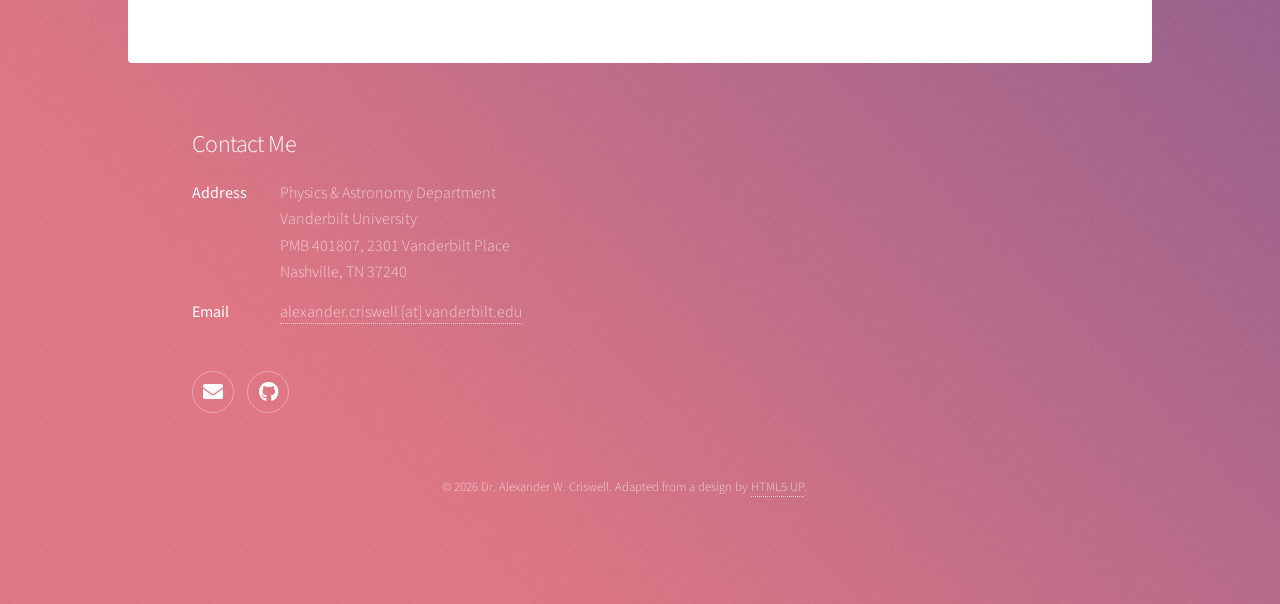
==== commit acd7022b: "Fixing top header bug" ====
--- a/index.html
+++ b/index.html
@@ -31,10 +31,12 @@
 					</header>
 
 				<!-- Nav -->
+					<button id="nav-toggle" class="icon solid fa-bars" aria-label="Menu" aria-controls="nav" aria-expanded="false"><span class="label">Menu</span></button>
 					<nav id="nav">
 						<ul>
+							<li><a href="#header" class="active">Home</a></li>
+							<li><a href="#first">Recent News</a></li>
 							<li><a href="research.html">Research</a></li>
-							<li><a href="#first">Recent News</a></li>
 							<li><a href="https://ui.adsabs.harvard.edu/search/fq=%7B!type%3Daqp%20v%3D%24fq_database%7D&fq_database=(database%3Aastronomy%20OR%20database%3Aphysics)&p_=0&q=author%3A%22Criswell%2C%20Alexander%22&sort=date%20desc%2C%20bibcode%20desc" target="_blank">Publications</a></li>
 							<!-- <li><a href="#cta">CV</a></li> -->
 							<li><a href="files/Criswell_CV.pdf" target="_blank">CV</a></li>
--- a/assets/css/noscript.css
+++ b/assets/css/noscript.css
@@ -0,0 +1,47 @@
+/*
+	Stellar by HTML5 UP
+	html5up.net | @ajlkn
+	Free for personal and commercial use under the CCA 3.0 license (html5up.net/license)
+*/
+
+/* Header */
+
+	body.is-preload #header.alt > * {
+		opacity: 1;
+	}
+
+	body.is-preload #header.alt .logo {
+		-moz-transform: none;
+		-webkit-transform: none;
+		-ms-transform: none;
+		transform: none;
+	}
+
+/* Nav */
+
+	@media screen and (max-width: 736px) {
+
+		#nav-toggle {
+			display: none !important;
+		}
+
+		#nav {
+			display: block;
+			position: relative;
+			top: auto;
+			right: auto;
+			width: 100%;
+			max-width: 100%;
+			box-shadow: none;
+			text-align: center;
+		}
+
+			#nav ul li {
+				display: inline-block;
+			}
+
+				#nav ul li a {
+					padding: 0 0.75em;
+				}
+
+	}
